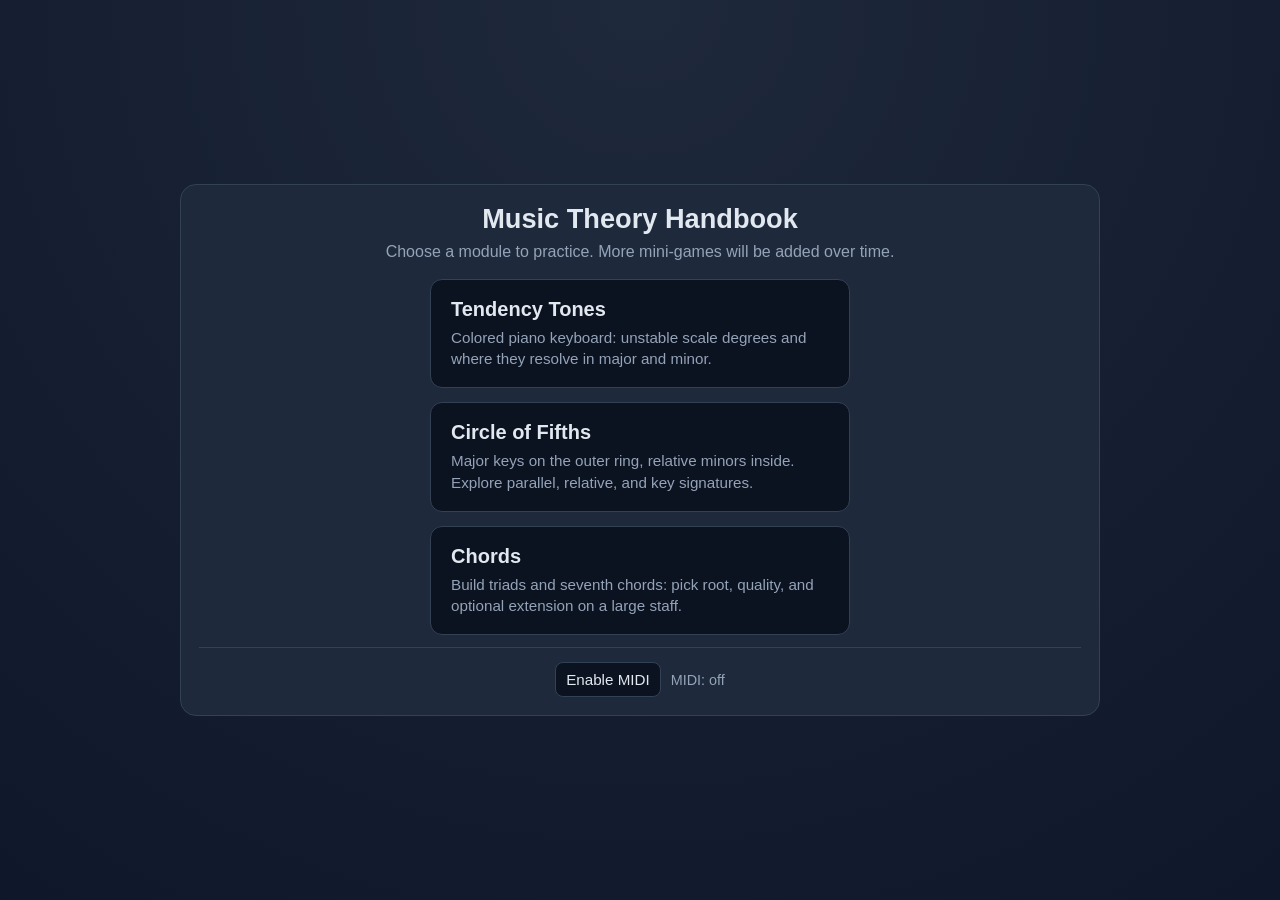
==== index.html @ a1375969 "Rename music-theory-handbook.html to index.html" ====
<!doctype html>
<html lang="en">
<head>
  <meta charset="UTF-8" />
  <meta name="viewport" content="width=device-width, initial-scale=1.0" />
  <title>Music Theory Handbook</title>
  <link
    rel="stylesheet"
    href="https://fonts.googleapis.com/css2?family=Noto+Music&display=swap"
  />
  <style>
    :root {
      --bg: #0f172a;
      --panel: #1e293b;
      --text: #e2e8f0;
      --muted: #94a3b8;
      --line: #334155;
      --accent: #38bdf8;
      --accent-dim: #0ea5e9;
      --highlight-major: #fbbf24;
      --highlight-minor: #a78bfa;
      --highlight-both: #34d399;
      --segment-major: #1e3a5f;
      --segment-minor: #312e81;
      --segment-idle: #0f172a;
    }

    * { box-sizing: border-box; }

    body {
      margin: 0;
      min-height: 100vh;
      display: grid;
      place-items: center;
      background: radial-gradient(circle at top, #1e293b, var(--bg));
      color: var(--text);
      font-family: "Segoe UI", Tahoma, Geneva, Verdana, sans-serif;
      font-size: 18px;
      padding: 16px;
    }

    .app {
      width: min(96vw, 920px);
      background: var(--panel);
      border: 1px solid var(--line);
      border-radius: 16px;
      padding: 18px;
    }

    .app-header {
      display: flex;
      align-items: center;
      gap: 12px;
      margin-bottom: 8px;
    }

    .app-header h1 {
      flex: 1;
      margin: 0;
      font-size: 1.7rem;
      text-align: center;
    }

    #viewMenu > h1 {
      text-align: center;
    }

    .back-btn {
      background: #0b1220;
      color: var(--text);
      border: 1px solid var(--line);
      border-radius: 8px;
      padding: 8px 12px;
      font-size: 0.95rem;
      cursor: pointer;
      white-space: nowrap;
    }

    .back-btn:hover { background: #111827; }

    .sub {
      margin: 0 0 18px;
      text-align: center;
      color: var(--muted);
      font-size: 1rem;
    }

    /* —— Main menu —— */
    .menu-grid {
      display: grid;
      gap: 14px;
      max-width: 420px;
      margin: 0 auto;
    }

    .menu-card {
      display: block;
      width: 100%;
      text-align: left;
      background: #0b1220;
      border: 1px solid var(--line);
      border-radius: 12px;
      padding: 18px 20px;
      color: var(--text);
      cursor: pointer;
      transition: border-color 120ms ease, background 120ms ease;
    }

    .menu-card:hover {
      border-color: var(--accent);
      background: #111827;
    }

    .menu-card h2 {
      margin: 0 0 6px;
      font-size: 1.25rem;
    }

    .menu-card p {
      margin: 0;
      color: var(--muted);
      font-size: 0.95rem;
      line-height: 1.4;
    }

    /* —— Circle module —— */
    .mode-bar {
      display: flex;
      justify-content: center;
      flex-wrap: wrap;
      gap: 8px;
      margin-bottom: 14px;
    }

    .mode-btn {
      background: #0b1220;
      color: var(--muted);
      border: 1px solid var(--line);
      border-radius: 999px;
      padding: 8px 16px;
      font-size: 0.95rem;
      cursor: pointer;
      transition: color 120ms ease, border-color 120ms ease, background 120ms ease;
    }

    .mode-btn:hover {
      color: var(--text);
      border-color: #475569;
    }

    .mode-btn.active {
      color: var(--text);
      border-color: var(--accent);
      background: rgba(56, 189, 248, 0.12);
      box-shadow: 0 0 0 1px rgba(56, 189, 248, 0.25);
    }

    .circle-layout {
      display: flex;
      flex-direction: column;
      align-items: center;
      width: 100%;
      gap: 16px;
    }

    .circle-row {
      display: flex;
      flex-wrap: wrap;
      justify-content: center;
      align-items: flex-start;
      gap: 16px;
      width: 100%;
    }

    .circle-row.has-staff {
      display: grid;
      grid-template-columns: min(460px, 100%) 372px;
      justify-content: center;
      align-items: start;
      max-width: 900px;
      margin: 0 auto;
    }

    @media (max-width: 860px) {
      .circle-row.has-staff {
        grid-template-columns: 1fr;
        justify-items: center;
      }
    }

    .circle-stage {
      position: relative;
      width: min(100%, 460px);
      flex: 0 0 460px;
      justify-self: center;
    }

    .circle-svg {
      width: 100%;
      height: auto;
      display: block;
    }

    .circle-segment {
      cursor: pointer;
      transition: fill 140ms ease, opacity 140ms ease;
    }

    .circle-segment .seg-label {
      fill: var(--text);
      font-size: 13px;
      font-weight: 600;
      pointer-events: none;
      user-select: none;
    }

    .circle-segment.major .seg-label { font-size: 14px; }
    .circle-segment .seg-label.enharmonic { font-size: 10.5px; letter-spacing: -0.02em; }

    .global-midi {
      margin-top: 16px;
      padding-top: 14px;
      border-top: 1px solid var(--line);
    }
    .circle-segment.dimmed { opacity: 0.35; }
    .circle-segment.hl-major { fill: var(--highlight-major) !important; }
    .circle-segment.hl-minor { fill: var(--highlight-minor) !important; }
    .circle-segment.hl-focus { fill: var(--accent-dim) !important; opacity: 1 !important; }

    .circle-center-text {
      fill: var(--muted);
      font-size: 11px;
      text-anchor: middle;
    }

    .staff-sidebar {
      width: 372px;
      min-height: 118px;
      flex: 0 0 372px;
      display: flex;
      flex-direction: row;
      gap: 12px;
      justify-content: center;
      align-items: flex-start;
    }

    .staff-card {
      width: 178px;
      background: #0b1220;
      border: 1px solid var(--line);
      border-radius: 12px;
      padding: 10px 8px 12px;
      flex-shrink: 0;
    }

    .staff-card .staff-key-name {
      text-align: center;
      font-size: 1.05rem;
      font-weight: 600;
      margin-bottom: 6px;
      min-height: 1.35em;
      line-height: 1.25;
    }

    .staff-svg {
      width: 100%;
      height: auto;
      display: block;
    }

    .aux-controls {
      display: flex;
      justify-content: center;
      align-items: center;
      gap: 10px;
      margin-top: 12px;
      flex-wrap: wrap;
    }

    button.aux {
      background: #0b1220;
      color: var(--text);
      border: 1px solid var(--line);
      border-radius: 8px;
      padding: 8px 10px;
      font-size: 0.95rem;
      cursor: pointer;
    }

    button.aux:hover { background: #111827; }

    .info {
      margin-top: 12px;
      text-align: center;
      color: var(--muted);
      font-size: 1rem;
      min-height: 48px;
      line-height: 1.45;
    }

    .staff-slot[hidden] {
      display: none !important;
    }

    .hidden { display: none !important; }

    /* —— Chords module —— */
    #viewChords {
      display: flex;
      flex-direction: column;
      gap: 8px;
      max-height: calc(100vh - 36px);
      overflow: hidden;
    }

    #viewChords .sub {
      display: none;
    }

    #viewChords .app-header {
      margin-bottom: 0;
    }

    #viewChords .app-header h1 {
      font-size: 1.35rem;
    }

    .chord-layout {
      display: grid;
      grid-template-columns: minmax(320px, 1.35fr) minmax(240px, 1fr);
      gap: 12px;
      flex: 1;
      min-height: 0;
      align-items: stretch;
    }

    .chord-controls {
      display: flex;
      flex-direction: column;
      gap: 14px;
      min-height: 0;
      overflow-y: auto;
      padding-right: 4px;
    }

    .chord-group label {
      display: block;
      font-size: 0.78rem;
      font-weight: 600;
      text-transform: uppercase;
      letter-spacing: 0.05em;
      color: var(--muted);
      margin-bottom: 8px;
    }

    .chord-group-hint {
      font-size: 0.85rem;
      color: var(--muted);
      font-weight: 400;
      text-transform: none;
      letter-spacing: 0;
    }

    .chord-opt {
      background: #0b1220;
      color: var(--muted);
      border: 1px solid var(--line);
      border-radius: 10px;
      padding: 10px 12px;
      font-size: 0.95rem;
      cursor: pointer;
      min-width: 2.5rem;
      transition: border-color 100ms ease, background 100ms ease;
    }

    .chord-opt-root {
      width: 100%;
      min-height: 46px;
      font-size: 1.05rem;
      font-weight: 600;
    }

    .chord-opt-lg {
      min-height: 52px;
      font-size: 1rem;
      font-weight: 600;
    }

    .chord-opt:hover {
      color: var(--text);
      border-color: #475569;
    }

    .chord-opt.active {
      color: var(--text);
      border-color: var(--accent);
      background: rgba(56, 189, 248, 0.12);
    }

    .chord-opt.unavailable {
      opacity: 0.35;
      cursor: not-allowed;
      pointer-events: none;
    }

    .chord-root-grid {
      display: grid;
      grid-template-columns: repeat(7, minmax(0, 1fr));
      gap: 8px;
      width: 100%;
    }

    .chord-root-cell {
      display: flex;
      flex-direction: column;
      gap: 8px;
      min-width: 0;
    }

    .chord-option-grid {
      display: grid;
      grid-template-columns: repeat(3, minmax(0, 1fr));
      gap: 8px;
      width: 100%;
    }

    .chord-option-grid-ext {
      grid-template-columns: repeat(2, minmax(0, 1fr));
    }

    @media (min-width: 900px) {
      .chord-option-grid {
        grid-template-columns: repeat(5, minmax(0, 1fr));
      }

      .chord-option-grid-ext {
        grid-template-columns: repeat(4, minmax(0, 1fr));
      }
    }

    .chord-staff-panel {
      background: linear-gradient(180deg, #0a0a0a 0%, #141414 100%);
      border: 1px solid #333;
      border-radius: 14px;
      padding: 14px 12px 16px;
      min-height: 0;
      display: flex;
      flex-direction: column;
      align-items: center;
      justify-content: center;
      box-shadow: inset 0 1px 0 rgba(255, 255, 255, 0.06);
    }

    .chord-symbol-display {
      text-align: center;
      font-size: 1.6rem;
      font-weight: 700;
      margin-bottom: 10px;
      min-height: 1.2em;
      letter-spacing: 0.03em;
      flex-shrink: 0;
      color: #f8fafc;
      width: 100%;
    }

    .chord-staff-mount {
      width: 100%;
      max-width: 420px;
      margin: 0 auto;
      flex: 1;
      min-height: 0;
      display: flex;
      align-items: center;
      justify-content: center;
    }

    .chord-staff-svg {
      width: 100%;
      height: auto;
      max-height: min(46vh, 220px);
      display: block;
      border-radius: 10px;
    }

    .chord-option-grid .chord-opt-lg {
      font-size: 0.9rem;
      line-height: 1.15;
      padding: 10px 6px;
    }

    body.chords-active .app {
      padding: 12px 14px;
    }

    body.chords-active .global-midi {
      margin-top: 6px;
      padding-top: 0;
    }

    body.chords-active .global-midi .aux {
      padding: 6px 10px;
      font-size: 0.85rem;
    }

    @media (max-width: 720px) {
      .chord-layout {
        grid-template-columns: 1fr;
        grid-template-rows: auto minmax(140px, 1fr);
      }

      .chord-controls {
        max-height: 38vh;
      }
    }
  </style>
</head>
<body>
  <main class="app">
    <!-- Main menu -->
    <section id="viewMenu">
      <h1 style="margin: 0 0 8px; font-size: 1.7rem; text-align: center;">Music Theory Handbook</h1>
      <p class="sub">Choose a module to practice. More mini-games will be added over time.</p>
      <div class="menu-grid">
        <button type="button" class="menu-card" data-module="tendency">
          <h2>Tendency Tones</h2>
          <p>Colored piano keyboard: unstable scale degrees and where they resolve in major and minor.</p>
        </button>
        <button type="button" class="menu-card" data-module="circle">
          <h2>Circle of Fifths</h2>
          <p>Major keys on the outer ring, relative minors inside. Explore parallel, relative, and key signatures.</p>
        </button>
        <button type="button" class="menu-card" data-module="chords">
          <h2>Chords</h2>
          <p>Build triads and seventh chords: pick root, quality, and optional extension on a large staff.</p>
        </button>
      </div>
    </section>

    <!-- Circle of fifths -->
    <section id="viewCircle" class="hidden">
      <div class="app-header">
        <button type="button" class="back-btn" data-back>← Menu</button>
        <h1>Circle of Fifths</h1>
        <span style="width: 72px;"></span>
      </div>
      <p class="sub">Pick a mode, then hover a key or play MIDI. The active mode controls what gets highlighted.</p>

      <div class="mode-bar" role="toolbar" aria-label="Circle modes">
        <button type="button" class="mode-btn active" data-mode="parallel">Parallel major / minor</button>
        <button type="button" class="mode-btn" data-mode="relative">Relative major / minor</button>
        <button type="button" class="mode-btn" data-mode="keysig">Key signature</button>
      </div>

      <div class="circle-layout">
        <div class="circle-row" id="circleRow">
          <div class="circle-stage">
            <svg id="circleSvg" class="circle-svg" viewBox="0 0 480 480" aria-label="Circle of fifths">
            <defs>
              <filter id="segGlow" x="-20%" y="-20%" width="140%" height="140%">
                <feDropShadow dx="0" dy="0" stdDeviation="3" flood-color="#38bdf8" flood-opacity="0.45"/>
              </filter>
            </defs>
            <g id="circleSegments"></g>
            <text x="240" y="240" class="circle-center-text" id="circleCenterLabel">Hover or play a note</text>
            </svg>
          </div>

          <aside id="staffSidebar" class="staff-sidebar hidden" aria-live="polite">
            <div class="staff-card staff-slot" id="staffSlot0" hidden>
              <div class="staff-key-name"></div>
              <div class="staff-svg-mount"></div>
            </div>
            <div class="staff-card staff-slot" id="staffSlot1" hidden>
              <div class="staff-key-name"></div>
              <div class="staff-svg-mount"></div>
            </div>
          </aside>
        </div>
      </div>

      <p id="circleInfo" class="info">Parallel mode: hover a major key to see its parallel minor (same tonic), or a minor key for its parallel major.</p>
    </section>

    <section id="viewChords" class="hidden">
      <div class="app-header">
        <button type="button" class="back-btn" data-back>← Menu</button>
        <h1>Chords</h1>
        <span style="width: 72px;"></span>
      </div>
      <div class="chord-layout">
        <div class="chord-controls">
          <div class="chord-group">
            <label>Root</label>
            <div id="chordRootGroup"></div>
          </div>
          <div class="chord-group">
            <label>Quality</label>
            <div id="chordQualityGroup"></div>
          </div>
          <div class="chord-group">
            <label>Extension <span class="chord-group-hint">(none = triad)</span></label>
            <div id="chordExtGroup"></div>
          </div>
        </div>

        <div class="chord-staff-panel">
          <div class="chord-symbol-display" id="chordSymbolDisplay">C</div>
          <div class="chord-staff-mount" id="chordStaffMount"></div>
        </div>
      </div>
    </section>

    <div class="global-midi aux-controls">
      <button type="button" class="aux" id="midiBtn">Enable MIDI</button>
      <span id="midiStatus" style="color: var(--muted); font-size: 0.9rem;">MIDI: off</span>
    </div>
  </main>

  <script src="handbook-midi.js"></script>
  <script src="handbook-chords.js"></script>
  <script>
    const CIRCLE_KEYS = [
      { major: "C",  minor: "Am",  majorPc: 0,  minorPc: 9,  sig: 0 },
      { major: "G",  minor: "Em",  majorPc: 7,  minorPc: 4,  sig: 1 },
      { major: "D",  minor: "Bm",  majorPc: 2,  minorPc: 11, sig: 2 },
      { major: "A",  minor: "F♯m", majorPc: 9,  minorPc: 6,  sig: 3 },
      { major: "E",  minor: "C♯m", majorPc: 4,  minorPc: 1,  sig: 4 },
      {
        major: "B", majorAlt: "C♭", minor: "G♯m", minorAlt: "A♭m",
        majorPc: 11, minorPc: 8, sig: 5, altSig: -7, enharmonic: true
      },
      {
        major: "F♯", majorAlt: "G♭", minor: "D♯m", minorAlt: "E♭m",
        majorPc: 6, minorPc: 3, sig: 6, altSig: -6, enharmonic: true
      },
      {
        major: "C♯", majorAlt: "D♭", minor: "A♯m", minorAlt: "B♭m",
        majorPc: 1, minorPc: 10, sig: 7, altSig: -5, enharmonic: true
      },
      { major: "A♭", minor: "Fm",  majorPc: 8,  minorPc: 5,  sig: -4 },
      { major: "E♭", minor: "Cm",  majorPc: 3,  minorPc: 0,  sig: -3 },
      { major: "B♭", minor: "Gm",  majorPc: 10, minorPc: 7,  sig: -2 },
      { major: "F",  minor: "Dm",  majorPc: 5,  minorPc: 2,  sig: -1 }
    ];

    const MODE_HELP = {
      parallel: "Parallel mode: hover a major key to see its parallel minor (same tonic), or a minor key for its parallel major.",
      relative: "Relative mode: each wedge’s outer and inner keys are relatives — hover one to highlight its partner on the other ring.",
      keysig: "Key signature mode: hover any key to see its major or minor signature on the staff (sharps or flats)."
    };

    const SVG_NS = "http://www.w3.org/2000/svg";
    /* Lines index 0 = bottom (E) … 4 = top (F). Clef on line 1 = G (2nd from bottom). */
    const STAFF = {
      lineLeft: 24,
      lineRight: 118,
      lines: [68, 58, 48, 38, 28],
      clefX: 28,
      clefLine: 1,
      accX0: 50,
      accDx: 11
    };
    /* Lines/spaces from bottom: line1=E(68) … line5=F(28). Sharp y by index F♯ C♯ G♯ D♯ A♯ E♯ B♯. */
    const SHARP_Y_LIST = [28, 43, 28, 38, 53, 63, 48];
    const G_SHARP_INDEX = 2;
    const FLAT_ORDER = ["Bb", "Eb", "Ab", "Db", "Gb", "Cb", "Fb"];
    const FLAT_Y_LIST = [48, 33, 53, 38, 58, 43, 63];

    const viewMenu = document.getElementById("viewMenu");
    const viewCircle = document.getElementById("viewCircle");
    const viewChords = document.getElementById("viewChords");
    const circleSegments = document.getElementById("circleSegments");
    const circleInfo = document.getElementById("circleInfo");
    const circleCenterLabel = document.getElementById("circleCenterLabel");
    const staffSidebar = document.getElementById("staffSidebar");
    const circleRow = document.getElementById("circleRow");
    const staffSlot0 = document.getElementById("staffSlot0");
    const staffSlot1 = document.getElementById("staffSlot1");
    const midiBtn = document.getElementById("midiBtn");
    const midiStatus = document.getElementById("midiStatus");

    let activeMode = "parallel";
    let focusIndex = null;
    let focusRing = null;
    let highlightIndices = { major: [], minor: [] };
    let activeMidiPc = null;
    const segmentNodes = { major: [], minor: [] };

    function ringLabel(entry, ring) {
      if (!entry.enharmonic) return ring === "major" ? entry.major : entry.minor;
      if (ring === "major") return `${entry.major}/${entry.majorAlt}`;
      return `${entry.minor}/${entry.minorAlt}`;
    }

    function enharmonicHoverLines(entry, ring) {
      if (!entry.enharmonic) return null;
      if (ring === "major") {
        return {
          center: `${entry.major}  ·  ${entry.majorAlt}`,
          detail: `${entry.major} major or ${entry.majorAlt} major`
        };
      }
      return {
        center: `${entry.minor}  ·  ${entry.minorAlt}`,
        detail: `${entry.minor} or ${entry.minorAlt}`
      };
    }

    function normalizePc(pc) {
      return ((pc % 12) + 12) % 12;
    }

    function findIndexByMajorPc(pc) {
      return CIRCLE_KEYS.findIndex((k) => k.majorPc === normalizePc(pc));
    }

    function findIndexByMinorPc(pc) {
      return CIRCLE_KEYS.findIndex((k) => k.minorPc === normalizePc(pc));
    }

    function polar(cx, cy, r, deg) {
      const rad = ((deg - 90) * Math.PI) / 180;
      return [cx + r * Math.cos(rad), cy + r * Math.sin(rad)];
    }

    function wedgePath(cx, cy, r0, r1, a0, a1) {
      const [x0, y0] = polar(cx, cy, r1, a0);
      const [x1, y1] = polar(cx, cy, r1, a1);
      const [x2, y2] = polar(cx, cy, r0, a1);
      const [x3, y3] = polar(cx, cy, r0, a0);
      const large = a1 - a0 > 180 ? 1 : 0;
      return [
        `M ${x0} ${y0}`,
        `A ${r1} ${r1} 0 ${large} 1 ${x1} ${y1}`,
        `L ${x2} ${y2}`,
        `A ${r0} ${r0} 0 ${large} 0 ${x3} ${y3}`,
        "Z"
      ].join(" ");
    }

    function labelPos(cx, cy, r, midDeg) {
      const [x, y] = polar(cx, cy, r, midDeg);
      return { x, y };
    }

    function buildCircle() {
      const cx = 240;
      const cy = 240;
      const n = CIRCLE_KEYS.length;
      const slice = 360 / n;

      CIRCLE_KEYS.forEach((entry, i) => {
        const start = i * slice - slice / 2;
        const end = start + slice;
        const mid = (start + end) / 2;

        const majorPath = wedgePath(cx, cy, 118, 198, start, end);
        const minorPath = wedgePath(cx, cy, 62, 112, start, end);

        const majorG = document.createElementNS("http://www.w3.org/2000/svg", "g");
        majorG.classList.add("circle-segment", "major");
        majorG.dataset.index = String(i);
        majorG.dataset.ring = "major";
        const majorShape = document.createElementNS("http://www.w3.org/2000/svg", "path");
        majorShape.setAttribute("d", majorPath);
        majorShape.setAttribute("fill", "var(--segment-major)");
        majorShape.setAttribute("stroke", "var(--line)");
        majorShape.setAttribute("stroke-width", "1");
        const majorText = document.createElementNS("http://www.w3.org/2000/svg", "text");
        const mp = labelPos(cx, cy, 158, mid);
        majorText.setAttribute("x", mp.x);
        majorText.setAttribute("y", mp.y);
        majorText.setAttribute("text-anchor", "middle");
        majorText.setAttribute("dominant-baseline", "middle");
        majorText.classList.add("seg-label");
        if (entry.enharmonic) majorText.classList.add("enharmonic");
        majorText.textContent = ringLabel(entry, "major");
        majorG.append(majorShape, majorText);

        const minorG = document.createElementNS("http://www.w3.org/2000/svg", "g");
        minorG.classList.add("circle-segment", "minor");
        minorG.dataset.index = String(i);
        minorG.dataset.ring = "minor";
        const minorShape = document.createElementNS("http://www.w3.org/2000/svg", "path");
        minorShape.setAttribute("d", minorPath);
        minorShape.setAttribute("fill", "var(--segment-minor)");
        minorShape.setAttribute("stroke", "var(--line)");
        minorShape.setAttribute("stroke-width", "1");
        const minorText = document.createElementNS("http://www.w3.org/2000/svg", "text");
        const lp = labelPos(cx, cy, 87, mid);
        minorText.setAttribute("x", lp.x);
        minorText.setAttribute("y", lp.y);
        minorText.setAttribute("text-anchor", "middle");
        minorText.setAttribute("dominant-baseline", "middle");
        minorText.classList.add("seg-label");
        if (entry.enharmonic) minorText.classList.add("enharmonic");
        minorText.textContent = ringLabel(entry, "minor");
        minorG.append(minorShape, minorText);

        function onLeave() {
          if (activeMidiPc === null) clearFocus();
        }
        majorG.addEventListener("mouseenter", () => setFocus(i, "major"));
        majorG.addEventListener("mouseleave", onLeave);
        minorG.addEventListener("mouseenter", () => setFocus(i, "minor"));
        minorG.addEventListener("mouseleave", onLeave);

        circleSegments.append(majorG, minorG);
        segmentNodes.major[i] = majorG;
        segmentNodes.minor[i] = minorG;
      });
    }

    function computeHighlights(index, ring) {
      const entry = CIRCLE_KEYS[index];
      const major = [];
      const minor = [];

      if (activeMode === "relative") {
        major.push(index);
        minor.push(index);
        return { major, minor };
      }

      if (activeMode === "parallel") {
        if (ring === "major") {
          major.push(index);
          const parMin = findIndexByMinorPc(entry.majorPc);
          if (parMin >= 0) minor.push(parMin);
        } else {
          minor.push(index);
          const parMaj = findIndexByMajorPc(entry.minorPc);
          if (parMaj >= 0) major.push(parMaj);
        }
        return { major, minor };
      }

      if (activeMode === "keysig") {
        if (ring === "major") major.push(index);
        else minor.push(index);
        return { major, minor };
      }

      return { major, minor };
    }

    function sigLabelFor(sig) {
      if (sig === 0) return "no sharps or flats";
      if (sig > 0) return `${sig} sharp${sig > 1 ? "s" : ""}`;
      return `${-sig} flat${-sig > 1 ? "s" : ""}`;
    }

    function staffLineY(i) {
      return STAFF.lines[i];
    }

    function createStaffSvg(sig) {
      const svg = document.createElementNS(SVG_NS, "svg");
      svg.setAttribute("viewBox", "0 8 128 72");
      svg.setAttribute("class", "staff-svg");

      STAFF.lines.forEach((y) => {
        const ln = document.createElementNS(SVG_NS, "line");
        ln.setAttribute("x1", STAFF.lineLeft);
        ln.setAttribute("x2", STAFF.lineRight);
        ln.setAttribute("y1", y);
        ln.setAttribute("y2", y);
        ln.setAttribute("stroke", "#475569");
        ln.setAttribute("stroke-width", "1");
        svg.appendChild(ln);
      });

      const clef = document.createElementNS(SVG_NS, "text");
      clef.setAttribute("x", STAFF.clefX);
      clef.setAttribute("y", staffLineY(STAFF.clefLine));
      clef.setAttribute("fill", "#94a3b8");
      clef.setAttribute("font-size", "34");
      clef.setAttribute("font-family", "serif");
      clef.setAttribute("text-anchor", "middle");
      clef.setAttribute("dominant-baseline", "middle");
      clef.textContent = "\uD834\uDD1E";

      svg.appendChild(clef);

      const count = Math.abs(sig);
      const yList = sig > 0 ? SHARP_Y_LIST : FLAT_Y_LIST;
      const glyph = sig > 0 ? "\u266F" : "\u266D";
      const topLineY = staffLineY(4);
      for (let n = 0; n < count; n++) {
        const t = document.createElementNS(SVG_NS, "text");
        t.setAttribute("x", STAFF.accX0 + n * STAFF.accDx);
        t.setAttribute("fill", "#e2e8f0");
        t.setAttribute("font-size", "15");
        t.setAttribute("font-family", "serif");
        t.setAttribute("text-anchor", "middle");
        const isGsharp = sig > 0 && n === G_SHARP_INDEX;
        if (isGsharp) {
          t.setAttribute("y", topLineY);
          t.setAttribute("dominant-baseline", "alphabetic");
        } else {
          t.setAttribute("y", yList[n]);
          t.setAttribute("dominant-baseline", "middle");
        }
        t.textContent = glyph;
        svg.appendChild(t);
      }
      return svg;
    }

    function updateStaffSlot(slotEl, keyName, sig) {
      slotEl.hidden = false;
      slotEl.querySelector(".staff-key-name").textContent =
        sig === 0 ? keyName : `${keyName} — ${sigLabelFor(sig)}`;
      slotEl.querySelector(".staff-svg-mount").replaceChildren(createStaffSvg(sig));
    }

    function hideStaffSlots() {
      staffSlot0.hidden = true;
      staffSlot1.hidden = true;
    }

    function renderStaff(entry, ring) {
      if (activeMode !== "keysig") {
        hideStaffSlots();
        return;
      }
      const primary = ring === "major" ? entry.major : entry.minor;
      const alt = ring === "major" ? entry.majorAlt : entry.minorAlt;
      if (entry.enharmonic) {
        updateStaffSlot(staffSlot0, alt, entry.altSig);
        updateStaffSlot(staffSlot1, primary, entry.sig);
      } else {
        updateStaffSlot(staffSlot0, primary, entry.sig);
        staffSlot1.hidden = true;
      }
    }

    function applySegmentStyles() {
      const { major, minor } = highlightIndices;
      const hasHl = major.length || minor.length;

      segmentNodes.major.forEach((node, i) => {
        node.classList.remove("hl-major", "hl-minor", "hl-focus", "dimmed");
        if (!hasHl) return;
        const isHl = major.includes(i);
        const isFocus = focusRing === "major" && focusIndex === i;
        if (isFocus) node.classList.add("hl-focus");
        else if (isHl) node.classList.add("hl-major");
        else node.classList.add("dimmed");
      });

      segmentNodes.minor.forEach((node, i) => {
        node.classList.remove("hl-major", "hl-minor", "hl-focus", "dimmed");
        if (!hasHl) return;
        const isHl = minor.includes(i);
        const isFocus = focusRing === "minor" && focusIndex === i;
        if (isFocus) node.classList.add("hl-focus");
        else if (isHl) node.classList.add("hl-minor");
        else node.classList.add("dimmed");
      });
    }

    function updateInfoText(index, ring) {
      const entry = CIRCLE_KEYS[index];
      const enh = enharmonicHoverLines(entry, ring);

      if (activeMode === "parallel") {
        if (ring === "major") {
          const parIdx = findIndexByMinorPc(entry.majorPc);
          const parEntry = parIdx >= 0 ? CIRCLE_KEYS[parIdx] : null;
          const par = parEntry ? ringLabel(parEntry, "minor") : "—";
          if (enh) {
            circleInfo.textContent = `${enh.detail} — parallel minor: ${par}.`;
            circleCenterLabel.textContent = enh.center;
          } else {
            circleInfo.textContent = `${entry.major} major ↔ parallel minor ${par} (same tonic).`;
            circleCenterLabel.textContent = `${entry.major}  |  ${par}`;
          }
        } else {
          const parIdx = findIndexByMajorPc(entry.minorPc);
          const parEntry = parIdx >= 0 ? CIRCLE_KEYS[parIdx] : null;
          const par = parEntry ? ringLabel(parEntry, "major") : "—";
          if (enh) {
            circleInfo.textContent = `${enh.detail} — parallel major: ${par}.`;
            circleCenterLabel.textContent = enh.center;
          } else {
            circleInfo.textContent = `${entry.minor} minor ↔ parallel major ${par}.`;
            circleCenterLabel.textContent = `${entry.minor}  |  ${par}`;
          }
        }
        return;
      }
      if (activeMode === "relative") {
        if (enh) {
          circleInfo.textContent = `${entry.major}/${entry.majorAlt} major and ${entry.minor}/${entry.minorAlt} minor are relatives (same key signature).`;
          circleCenterLabel.textContent = `${entry.major}  ·  ${entry.majorAlt}  |  ${entry.minor}  ·  ${entry.minorAlt}`;
        } else {
          circleInfo.textContent = `${entry.major} major and ${entry.minor} minor are relatives.`;
          circleCenterLabel.textContent = `${entry.major}  ·  ${entry.minor}`;
        }
        return;
      }
      const label = ring === "major" ? `${entry.major} major` : `${entry.minor} minor`;
      if (enh) {
        circleInfo.textContent = `${enh.detail} — ${sigLabelFor(entry.sig)} or ${sigLabelFor(entry.altSig)}.`;
        circleCenterLabel.textContent = enh.center;
      } else {
        circleInfo.textContent = `${label}: ${sigLabelFor(entry.sig)}.`;
        circleCenterLabel.textContent = label;
      }
    }

    function setFocus(index, ring) {
      focusIndex = index;
      focusRing = ring;
      highlightIndices = computeHighlights(index, ring);
      applySegmentStyles();
      updateInfoText(index, ring);
      renderStaff(CIRCLE_KEYS[index], ring);
    }

    function clearFocus() {
      focusIndex = null;
      focusRing = null;
      highlightIndices = { major: [], minor: [] };
      applySegmentStyles();
      circleCenterLabel.textContent = "Hover or play a note";
      circleInfo.textContent = MODE_HELP[activeMode];
      hideStaffSlots();
    }

    function setMode(mode) {
      activeMode = mode;
      document.querySelectorAll(".mode-btn").forEach((btn) => {
        btn.classList.toggle("active", btn.dataset.mode === mode);
      });
      const keysig = mode === "keysig";
      staffSidebar.classList.toggle("hidden", !keysig);
      circleRow.classList.toggle("has-staff", keysig);
      circleInfo.textContent = MODE_HELP[mode];
      if (focusIndex !== null) setFocus(focusIndex, focusRing);
      else clearFocus();
    }

    function showMenu() {
      viewMenu.classList.remove("hidden");
      viewCircle.classList.add("hidden");
      viewChords.classList.add("hidden");
      document.body.classList.remove("chords-active");
      document.title = "Music Theory Handbook";
    }

    function showCircle() {
      viewMenu.classList.add("hidden");
      viewCircle.classList.remove("hidden");
      viewChords.classList.add("hidden");
      document.body.classList.remove("chords-active");
      document.title = "Music Theory Handbook — Circle of Fifths";
      setMode(activeMode);
    }

    function showChords() {
      viewMenu.classList.add("hidden");
      viewCircle.classList.add("hidden");
      viewChords.classList.remove("hidden");
      document.body.classList.add("chords-active");
      document.title = "Music Theory Handbook — Chords";
      if (!window._chordsReady) {
        window.initChordsModule({
          chordSymbolEl: document.getElementById("chordSymbolDisplay"),
          chordStaffMount: document.getElementById("chordStaffMount"),
          rootGroupEl: document.getElementById("chordRootGroup"),
          qualityGroupEl: document.getElementById("chordQualityGroup"),
          extGroupEl: document.getElementById("chordExtGroup")
        });
        window._chordsReady = true;
      }
    }

    function midiPcToFocus(pc) {
      const n = normalizePc(pc);
      let idx = findIndexByMajorPc(n);
      if (idx >= 0) return { index: idx, ring: "major" };
      idx = findIndexByMinorPc(n);
      if (idx >= 0) return { index: idx, ring: "minor" };
      return null;
    }

    function handleCircleMidi(event) {
      if (viewCircle.classList.contains("hidden")) return;
      const data = event.data;
      if (!data || data.length < 3) return;
      const status = data[0] & 0xf0;
      const note = data[1];
      const velocity = data[2];

      if (status === 0x90 && velocity > 0) {
        activeMidiPc = normalizePc(note);
        const hit = midiPcToFocus(activeMidiPc);
        if (hit) setFocus(hit.index, hit.ring);
      }
      if (status === 0x80 || (status === 0x90 && velocity === 0)) {
        activeMidiPc = null;
        clearFocus();
      }
    }

    document.querySelectorAll("[data-module]").forEach((btn) => {
      btn.addEventListener("click", () => {
        const mod = btn.dataset.module;
        if (mod === "tendency") {
          window.location.href = "piano-tendency-tones.html";
          return;
        }
        if (mod === "circle") showCircle();
        if (mod === "chords") showChords();
      });
    });

    document.querySelectorAll("[data-back]").forEach((btn) => {
      btn.addEventListener("click", showMenu);
    });

    document.querySelectorAll(".mode-btn").forEach((btn) => {
      btn.addEventListener("click", () => setMode(btn.dataset.mode));
    });

    HandbookMidi.initUi(midiBtn, midiStatus);
    HandbookMidi.subscribe(handleCircleMidi);

    buildCircle();
    staffSidebar.classList.add("hidden");
    showMenu();
  </script>
</body>
</html>
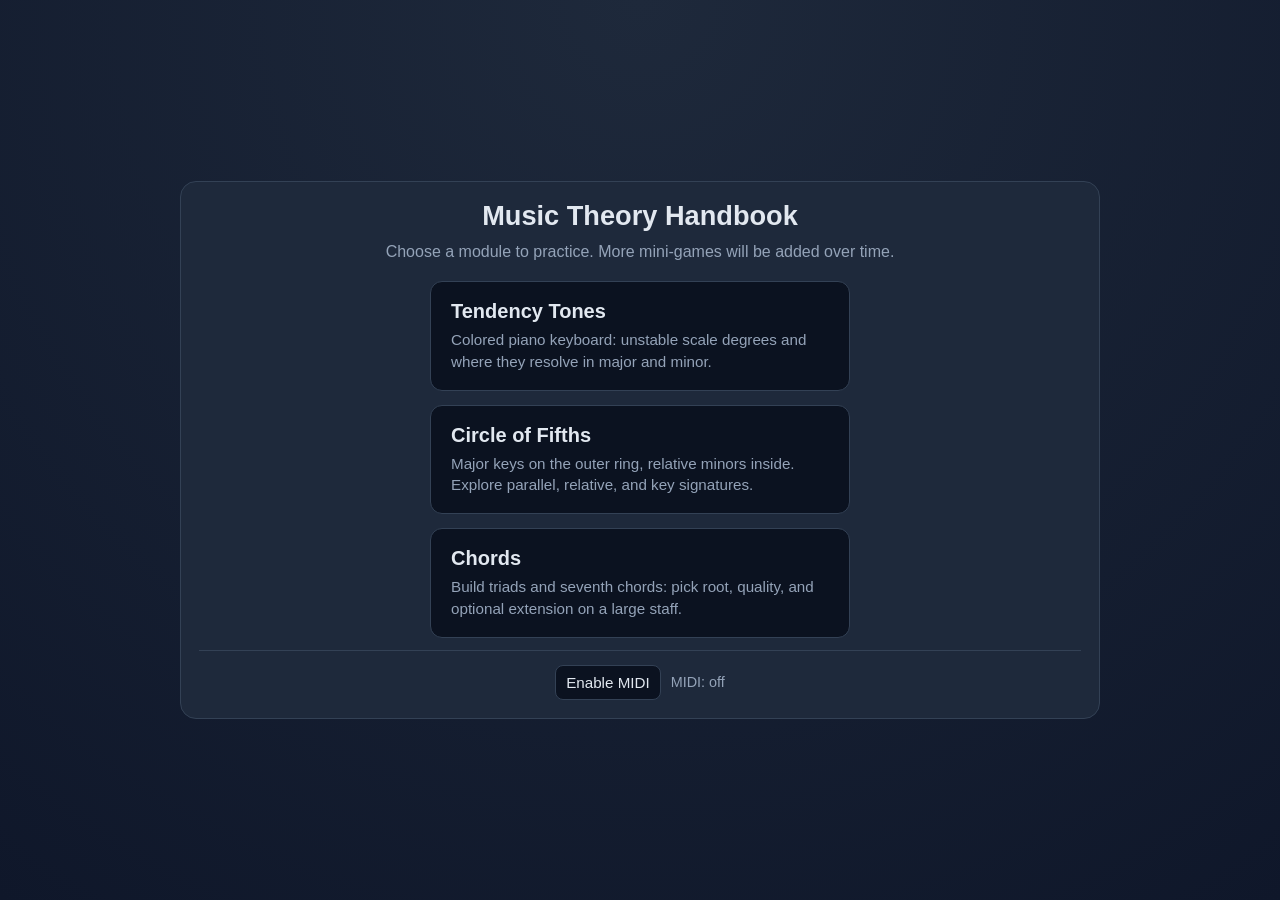
==== commit 04a1386b: "Add files via upload" ====
--- a/index.html
+++ b/index.html
@@ -2,20 +2,15 @@
 <html lang="en">
 <head>
   <meta charset="UTF-8" />
-  <meta name="viewport" content="width=device-width, initial-scale=1.0" />
+  <meta name="viewport" content="width=device-width, initial-scale=1.0, viewport-fit=cover" />
   <title>Music Theory Handbook</title>
   <link
     rel="stylesheet"
     href="https://fonts.googleapis.com/css2?family=Noto+Music&display=swap"
   />
+  <link rel="stylesheet" href="handbook-responsive.css" />
   <style>
     :root {
-      --bg: #0f172a;
-      --panel: #1e293b;
-      --text: #e2e8f0;
-      --muted: #94a3b8;
-      --line: #334155;
-      --accent: #38bdf8;
       --accent-dim: #0ea5e9;
       --highlight-major: #fbbf24;
       --highlight-minor: #a78bfa;
@@ -25,64 +20,10 @@
       --segment-idle: #0f172a;
     }
 
-    * { box-sizing: border-box; }
-
-    body {
-      margin: 0;
-      min-height: 100vh;
-      display: grid;
-      place-items: center;
-      background: radial-gradient(circle at top, #1e293b, var(--bg));
-      color: var(--text);
-      font-family: "Segoe UI", Tahoma, Geneva, Verdana, sans-serif;
-      font-size: 18px;
-      padding: 16px;
-    }
-
-    .app {
-      width: min(96vw, 920px);
-      background: var(--panel);
-      border: 1px solid var(--line);
-      border-radius: 16px;
-      padding: 18px;
-    }
-
-    .app-header {
-      display: flex;
-      align-items: center;
-      gap: 12px;
-      margin-bottom: 8px;
-    }
-
-    .app-header h1 {
-      flex: 1;
-      margin: 0;
-      font-size: 1.7rem;
-      text-align: center;
-    }
-
     #viewMenu > h1 {
       text-align: center;
-    }
-
-    .back-btn {
-      background: #0b1220;
-      color: var(--text);
-      border: 1px solid var(--line);
-      border-radius: 8px;
-      padding: 8px 12px;
-      font-size: 0.95rem;
-      cursor: pointer;
-      white-space: nowrap;
-    }
-
-    .back-btn:hover { background: #111827; }
-
-    .sub {
-      margin: 0 0 18px;
-      text-align: center;
-      color: var(--muted);
-      font-size: 1rem;
+      font-size: clamp(1.25rem, 4vw, 1.7rem);
+      margin: 0 0 8px;
     }
 
     /* —— Main menu —— */
@@ -104,6 +45,7 @@
       color: var(--text);
       cursor: pointer;
       transition: border-color 120ms ease, background 120ms ease;
+      -webkit-tap-highlight-color: transparent;
     }
 
     .menu-card:hover {
@@ -174,7 +116,7 @@
 
     .circle-row.has-staff {
       display: grid;
-      grid-template-columns: min(460px, 100%) 372px;
+      grid-template-columns: minmax(0, min(460px, 100%)) minmax(0, 372px);
       justify-content: center;
       align-items: start;
       max-width: 900px;
@@ -188,10 +130,23 @@
       }
     }
 
+    /* Tablet landscape: circle + staff side by side with tighter staff cards */
+    @media (min-width: 700px) and (max-width: 860px) and (orientation: landscape) {
+      .circle-row.has-staff {
+        grid-template-columns: minmax(0, 1fr) minmax(0, 340px);
+        align-items: center;
+      }
+
+      .staff-sidebar {
+        flex-direction: row;
+      }
+    }
+
     .circle-stage {
       position: relative;
       width: min(100%, 460px);
-      flex: 0 0 460px;
+      max-width: 460px;
+      flex: 1 1 auto;
       justify-self: center;
     }
 
@@ -204,6 +159,13 @@
     .circle-segment {
       cursor: pointer;
       transition: fill 140ms ease, opacity 140ms ease;
+      -webkit-tap-highlight-color: transparent;
+    }
+
+    @media (hover: none) {
+      .circle-segment:active .seg-label {
+        fill: var(--accent);
+      }
     }
 
     .circle-segment .seg-label {
@@ -234,23 +196,26 @@
     }
 
     .staff-sidebar {
-      width: 372px;
+      width: min(100%, 372px);
+      max-width: 100%;
       min-height: 118px;
-      flex: 0 0 372px;
+      flex: 1 1 auto;
       display: flex;
       flex-direction: row;
+      flex-wrap: wrap;
       gap: 12px;
       justify-content: center;
       align-items: flex-start;
     }
 
     .staff-card {
-      width: 178px;
+      width: min(178px, calc(50% - 6px));
+      flex: 1 1 150px;
+      max-width: 178px;
       background: #0b1220;
       border: 1px solid var(--line);
       border-radius: 12px;
       padding: 10px 8px 12px;
-      flex-shrink: 0;
     }
 
     .staff-card .staff-key-name {
@@ -302,14 +267,12 @@
       display: none !important;
     }
 
-    .hidden { display: none !important; }
-
     /* —— Chords module —— */
     #viewChords {
       display: flex;
       flex-direction: column;
       gap: 8px;
-      max-height: calc(100vh - 36px);
+      max-height: calc(100dvh - 36px);
       overflow: hidden;
     }
 
@@ -327,7 +290,7 @@
 
     .chord-layout {
       display: grid;
-      grid-template-columns: minmax(320px, 1.35fr) minmax(240px, 1fr);
+      grid-template-columns: minmax(0, 1.35fr) minmax(0, 1fr);
       gap: 12px;
       flex: 1;
       min-height: 0;
@@ -502,14 +465,212 @@
       font-size: 0.85rem;
     }
 
-    @media (max-width: 720px) {
+    @media (max-width: 900px) {
       .chord-layout {
         grid-template-columns: 1fr;
-        grid-template-rows: auto minmax(140px, 1fr);
+        grid-template-rows: auto minmax(160px, 1fr);
       }
 
       .chord-controls {
-        max-height: 38vh;
+        max-height: min(42dvh, 360px);
+      }
+
+      .chord-staff-svg {
+        max-height: min(40dvh, 220px);
+      }
+    }
+
+    /* Tablet portrait: give the staff a bit more room */
+    @media (min-width: 601px) and (max-width: 900px) and (min-height: 700px) {
+      .chord-controls {
+        max-height: min(38dvh, 320px);
+      }
+
+      .chord-staff-svg {
+        max-height: min(44dvh, 280px);
+      }
+    }
+
+    /* Short desktop / laptop screens */
+    @media (max-height: 720px) and (min-width: 901px) {
+      #viewChords {
+        max-height: calc(100dvh - 24px);
+      }
+
+      .chord-controls {
+        overflow-y: auto;
+        max-height: min(46dvh, 340px);
+      }
+
+      .chord-staff-svg {
+        max-height: min(48dvh, 240px);
+      }
+    }
+
+    @media (max-width: 600px) {
+      .back-btn {
+        padding: 8px 10px;
+        font-size: 0.85rem;
+      }
+
+      .sub {
+        font-size: 0.92rem;
+        margin-bottom: 14px;
+      }
+
+      .mode-btn {
+        padding: 8px 12px;
+        font-size: 0.88rem;
+      }
+
+      .staff-sidebar {
+        flex-direction: column;
+        align-items: center;
+      }
+
+      .staff-card {
+        width: min(100%, 280px);
+        max-width: 280px;
+        flex: 0 0 auto;
+      }
+
+      .circle-segment .seg-label { font-size: 11px; }
+      .circle-segment.major .seg-label { font-size: 12px; }
+      .circle-segment .seg-label.enharmonic { font-size: 9px; }
+
+      .chord-opt-root {
+        min-height: 42px;
+        font-size: 0.95rem;
+        padding: 8px 6px;
+      }
+
+      .chord-opt-lg {
+        min-height: 46px;
+        font-size: 0.92rem;
+      }
+
+      .chord-option-grid .chord-opt-lg {
+        font-size: 0.82rem;
+        padding: 8px 4px;
+      }
+
+      .chord-symbol-display {
+        font-size: 1.35rem;
+      }
+
+      .chord-root-grid {
+        gap: 6px;
+      }
+
+      .chord-option-grid {
+        gap: 6px;
+      }
+
+      #viewChords .app-header h1 {
+        font-size: 1.15rem;
+      }
+
+      body.chords-active .app {
+        padding: 10px 12px;
+      }
+    }
+
+    /* Landscape phones: compact circle + chords */
+    @media (max-height: 520px) and (orientation: landscape) {
+      #viewCircle .sub {
+        display: none;
+      }
+
+      #viewCircle .mode-bar {
+        margin-bottom: 8px;
+      }
+
+      #viewCircle .info {
+        min-height: 32px;
+      }
+    }
+
+    @media (max-width: 380px) {
+      .mode-bar {
+        gap: 6px;
+      }
+
+      .mode-btn {
+        padding: 7px 10px;
+        font-size: 0.82rem;
+      }
+
+      .chord-root-grid {
+        grid-template-columns: repeat(4, minmax(0, 1fr));
+      }
+    }
+
+    /* Landscape phones: side-by-side chords with a taller staff */
+    @media (max-height: 520px) and (orientation: landscape) {
+      body.chords-active .app {
+        padding: 8px 12px;
+      }
+
+      #viewChords {
+        max-height: calc(100dvh - 12px);
+        gap: 4px;
+      }
+
+      #viewChords .app-header {
+        margin-bottom: 0;
+      }
+
+      #viewChords .app-header h1 {
+        font-size: 1.05rem;
+      }
+
+      .chord-layout {
+        grid-template-columns: minmax(170px, 44%) minmax(190px, 1fr);
+        grid-template-rows: 1fr;
+        gap: 10px;
+      }
+
+      .chord-controls {
+        max-height: none;
+        overflow-y: auto;
+        gap: 10px;
+      }
+
+      .chord-group label {
+        margin-bottom: 4px;
+      }
+
+      .chord-opt-root {
+        min-height: 36px;
+        padding: 6px 4px;
+        font-size: 0.88rem;
+      }
+
+      .chord-opt-lg {
+        min-height: 40px;
+        font-size: 0.85rem;
+      }
+
+      .chord-staff-panel {
+        padding: 8px 10px 10px;
+      }
+
+      .chord-symbol-display {
+        font-size: 1.15rem;
+        margin-bottom: 4px;
+      }
+
+      .chord-staff-svg {
+        max-height: min(calc(100dvh - 72px), 280px);
+      }
+
+      body.chords-active .global-midi {
+        margin-top: 4px;
+      }
+
+      body.chords-active .global-midi .aux {
+        padding: 5px 8px;
+        font-size: 0.8rem;
       }
     }
   </style>
@@ -518,7 +679,7 @@
   <main class="app">
     <!-- Main menu -->
     <section id="viewMenu">
-      <h1 style="margin: 0 0 8px; font-size: 1.7rem; text-align: center;">Music Theory Handbook</h1>
+      <h1>Music Theory Handbook</h1>
       <p class="sub">Choose a module to practice. More mini-games will be added over time.</p>
       <div class="menu-grid">
         <button type="button" class="menu-card" data-module="tendency">
@@ -541,9 +702,9 @@
       <div class="app-header">
         <button type="button" class="back-btn" data-back>← Menu</button>
         <h1>Circle of Fifths</h1>
-        <span style="width: 72px;"></span>
+        <span class="header-spacer" aria-hidden="true"></span>
       </div>
-      <p class="sub">Pick a mode, then hover a key or play MIDI. The active mode controls what gets highlighted.</p>
+      <p class="sub" id="circleSub">Pick a mode, then tap or hover a key, or play MIDI. The active mode controls what gets highlighted.</p>
 
       <div class="mode-bar" role="toolbar" aria-label="Circle modes">
         <button type="button" class="mode-btn active" data-mode="parallel">Parallel major / minor</button>
@@ -561,7 +722,7 @@
               </filter>
             </defs>
             <g id="circleSegments"></g>
-            <text x="240" y="240" class="circle-center-text" id="circleCenterLabel">Hover or play a note</text>
+            <text x="240" y="240" class="circle-center-text" id="circleCenterLabel">Tap or hover a key</text>
             </svg>
           </div>
 
@@ -578,14 +739,14 @@
         </div>
       </div>
 
-      <p id="circleInfo" class="info">Parallel mode: hover a major key to see its parallel minor (same tonic), or a minor key for its parallel major.</p>
+      <p id="circleInfo" class="info">Parallel mode: tap or hover a major key to see its parallel minor (same tonic), or a minor key for its parallel major.</p>
     </section>
 
     <section id="viewChords" class="hidden">
       <div class="app-header">
         <button type="button" class="back-btn" data-back>← Menu</button>
         <h1>Chords</h1>
-        <span style="width: 72px;"></span>
+        <span class="header-spacer" aria-hidden="true"></span>
       </div>
       <div class="chord-layout">
         <div class="chord-controls">
@@ -644,10 +805,13 @@
     ];
 
     const MODE_HELP = {
-      parallel: "Parallel mode: hover a major key to see its parallel minor (same tonic), or a minor key for its parallel major.",
-      relative: "Relative mode: each wedge’s outer and inner keys are relatives — hover one to highlight its partner on the other ring.",
-      keysig: "Key signature mode: hover any key to see its major or minor signature on the staff (sharps or flats)."
+      parallel: "Parallel mode: tap or hover a major key to see its parallel minor (same tonic), or a minor key for its parallel major.",
+      relative: "Relative mode: each wedge’s outer and inner keys are relatives — tap or hover one to highlight its partner on the other ring.",
+      keysig: "Key signature mode: tap or hover any key to see its major or minor signature on the staff (sharps or flats)."
     };
+
+    const CAN_HOVER = window.matchMedia("(hover: hover) and (pointer: fine)").matches;
+    const IDLE_CENTER_LABEL = CAN_HOVER ? "Hover or play a note" : "Tap a key or play MIDI";
 
     const SVG_NS = "http://www.w3.org/2000/svg";
     /* Lines index 0 = bottom (E) … 4 = top (F). Clef on line 1 = G (2nd from bottom). */
@@ -800,10 +964,25 @@
         function onLeave() {
           if (activeMidiPc === null) clearFocus();
         }
-        majorG.addEventListener("mouseenter", () => setFocus(i, "major"));
-        majorG.addEventListener("mouseleave", onLeave);
-        minorG.addEventListener("mouseenter", () => setFocus(i, "minor"));
-        minorG.addEventListener("mouseleave", onLeave);
+
+        function bindSegment(node, index, ring) {
+          if (CAN_HOVER) {
+            node.addEventListener("mouseenter", () => setFocus(index, ring));
+            node.addEventListener("mouseleave", onLeave);
+          } else {
+            node.addEventListener("click", (e) => {
+              e.stopPropagation();
+              if (focusIndex === index && focusRing === ring && activeMidiPc === null) {
+                clearFocus();
+              } else {
+                setFocus(index, ring);
+              }
+            });
+          }
+        }
+
+        bindSegment(majorG, i, "major");
+        bindSegment(minorG, i, "minor");
 
         circleSegments.append(majorG, minorG);
         segmentNodes.major[i] = majorG;
@@ -1024,7 +1203,7 @@
       focusRing = null;
       highlightIndices = { major: [], minor: [] };
       applySegmentStyles();
-      circleCenterLabel.textContent = "Hover or play a note";
+      circleCenterLabel.textContent = IDLE_CENTER_LABEL;
       circleInfo.textContent = MODE_HELP[activeMode];
       hideStaffSlots();
     }
@@ -1128,6 +1307,12 @@
     HandbookMidi.initUi(midiBtn, midiStatus);
     HandbookMidi.subscribe(handleCircleMidi);
 
+    document.getElementById("circleSvg").addEventListener("click", (e) => {
+      if (CAN_HOVER || activeMidiPc !== null) return;
+      if (e.target.closest(".circle-segment")) return;
+      clearFocus();
+    });
+
     buildCircle();
     staffSidebar.classList.add("hidden");
     showMenu();
--- a/handbook-responsive.css
+++ b/handbook-responsive.css
@@ -0,0 +1,169 @@
+/* Shared responsive foundation for Music Theory Handbook pages */
+
+:root {
+  --bg: #0f172a;
+  --panel: #1e293b;
+  --text: #e2e8f0;
+  --muted: #94a3b8;
+  --line: #334155;
+  --accent: #38bdf8;
+  --app-max: 920px;
+  --touch-min: 44px;
+}
+
+* {
+  box-sizing: border-box;
+}
+
+html {
+  -webkit-text-size-adjust: 100%;
+  text-size-adjust: 100%;
+  color-scheme: dark;
+}
+
+body {
+  margin: 0;
+  min-height: 100vh;
+  min-height: 100dvh;
+  display: grid;
+  place-items: center;
+  background: radial-gradient(circle at top, #1e293b, var(--bg));
+  color: var(--text);
+  font-family: "Segoe UI", Tahoma, Geneva, Verdana, sans-serif;
+  font-size: clamp(16px, 2.5vw, 18px);
+  padding:
+    max(12px, env(safe-area-inset-top))
+    max(12px, env(safe-area-inset-right))
+    max(12px, env(safe-area-inset-bottom))
+    max(12px, env(safe-area-inset-left));
+  overflow-x: clip;
+}
+
+.app {
+  width: min(100%, var(--app-max));
+  background: var(--panel);
+  border: 1px solid var(--line);
+  border-radius: 16px;
+  padding: clamp(12px, 3vw, 18px);
+}
+
+/* Centered title with back link/button in the first column */
+.app-header {
+  display: grid;
+  grid-template-columns: 1fr auto 1fr;
+  align-items: center;
+  gap: 12px;
+  margin-bottom: 8px;
+}
+
+.app-header h1 {
+  grid-column: 2;
+  margin: 0;
+  font-size: clamp(1.15rem, 3.5vw, 1.7rem);
+  text-align: center;
+  line-height: 1.2;
+}
+
+.app-header .back-btn {
+  justify-self: start;
+}
+
+.header-spacer {
+  display: none;
+}
+
+.back-btn {
+  background: #0b1220;
+  color: var(--text);
+  border: 1px solid var(--line);
+  border-radius: 8px;
+  padding: 8px 12px;
+  font-size: 0.95rem;
+  cursor: pointer;
+  white-space: nowrap;
+  text-decoration: none;
+  -webkit-tap-highlight-color: transparent;
+}
+
+button.back-btn {
+  font-family: inherit;
+}
+
+.back-btn:hover {
+  background: #111827;
+}
+
+.sub {
+  margin: 0 0 18px;
+  text-align: center;
+  color: var(--muted);
+  font-size: 1rem;
+  line-height: 1.45;
+}
+
+.hidden {
+  display: none !important;
+}
+
+/* Comfortable tap targets on touch devices */
+@media (hover: none) and (pointer: coarse) {
+  .back-btn,
+  button.aux,
+  .menu-card,
+  .mode-btn,
+  .chord-opt {
+    min-height: var(--touch-min);
+  }
+
+  select {
+    min-height: var(--touch-min);
+  }
+
+  .back-btn:active,
+  button.aux:active,
+  .menu-card:active,
+  .mode-btn:active,
+  .chord-opt:active {
+    background: #111827;
+    border-color: #475569;
+  }
+}
+
+@media (prefers-reduced-motion: reduce) {
+  *,
+  *::before,
+  *::after {
+    animation-duration: 0.01ms !important;
+    animation-iteration-count: 1 !important;
+    transition-duration: 0.01ms !important;
+    scroll-behavior: auto !important;
+  }
+}
+
+/* Tablet: slightly roomier menu */
+@media (min-width: 601px) and (max-width: 1024px) {
+  .menu-grid {
+    max-width: 480px;
+  }
+}
+
+/* Large screens: cap content width, avoid over-stretching */
+@media (min-width: 1200px) {
+  body {
+    font-size: 18px;
+  }
+}
+
+/* Short viewports (small laptop, landscape phone) */
+@media (max-height: 520px) and (orientation: landscape) {
+  .sub {
+    margin-bottom: 10px;
+    font-size: 0.9rem;
+  }
+
+  .info {
+    margin-top: 8px;
+    min-height: 36px;
+    font-size: 0.92rem;
+  }
+}
